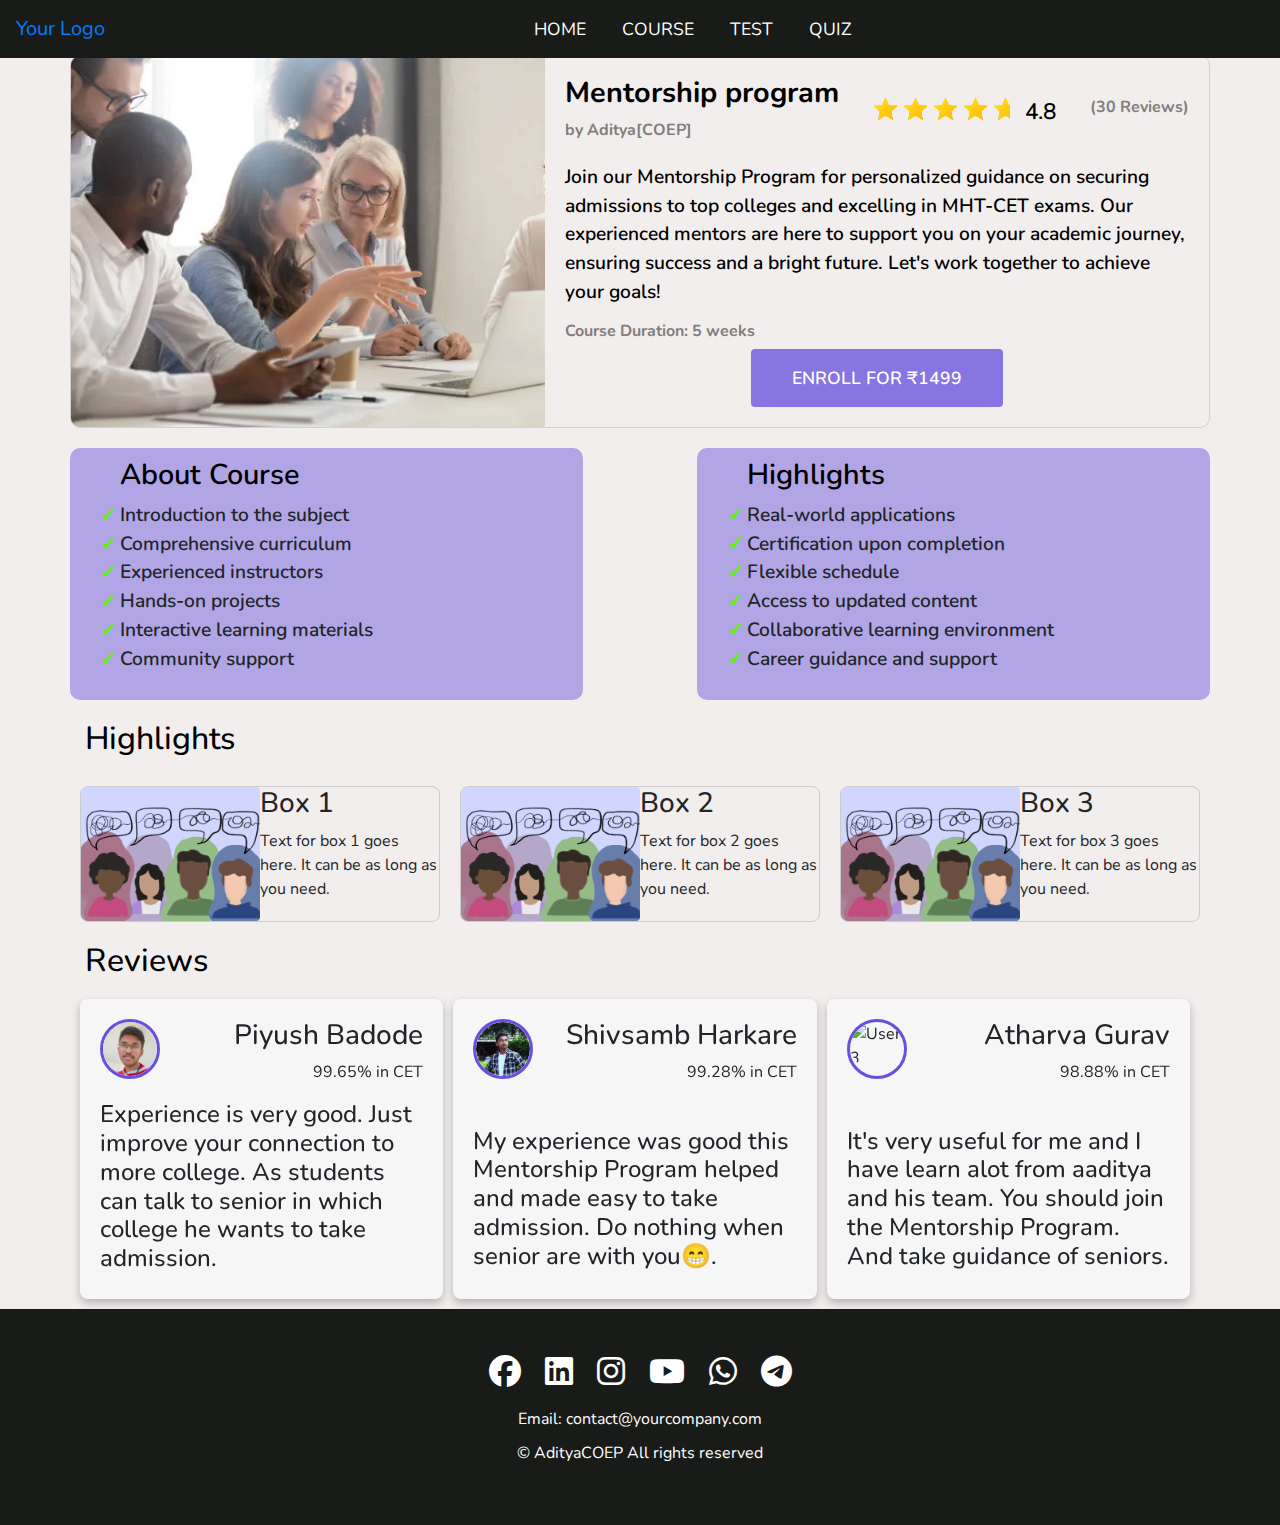
==== course.html @ 5f7584aa "first commit" ====
<!DOCTYPE html>
<html lang="en">

<head>
    <meta charset="UTF-8">
    <meta name="viewport" content="width=device-width, initial-scale=1, shrink-to-fit=no">
    <link rel="stylesheet" href="https://stackpath.bootstrapcdn.com/bootstrap/4.5.2/css/bootstrap.min.css">
    <link rel="stylesheet" href="Course_style.css">
    <link rel="preconnect" href="https://fonts.googleapis.com">
    <link rel="preconnect" href="https://fonts.gstatic.com" crossorigin>
    <link href="https://fonts.googleapis.com/css2?family=Nunito:wght@300&display=swap" rel="stylesheet">
    <link rel="stylesheet" href="https://cdnjs.cloudflare.com/ajax/libs/font-awesome/6.4.0/css/all.min.css" />
    <link rel="stylesheet" href="https://cdnjs.cloudflare.com/ajax/libs/font-awesome/6.4.0/css/all.min.css"
        integrity="sha512-iecdLmaskl7CVkqkXNQ/ZH/XLlvWZOJyj7Yy7tcenmpD1ypASozpmT/E0iPtmFIB46ZmdtAc9eNBvH0H/ZpiBw=="
        crossorigin="anonymous" referrerpolicy="no-referrer" />
    <link rel="preconnect" href="https://fonts.googleapis.com" />
    <link rel="preconnect" href="https://fonts.gstatic.com" crossorigin />
    <link href="https://fonts.googleapis.com/css2?family=Poppins:wght@400;500;600&display=swap" rel="stylesheet" />
    <link rel="stylesheet" href="https://stackpath.bootstrapcdn.com/bootstrap/4.5.2/css/bootstrap.min.css"
        integrity="sha384-B4gt1jrGC7Jh4AgTPSdUtOBvfO8sh+Wyov70u/7suZ6ZlC6aa7uuG5P6s3e1fD" crossorigin="anonymous">
    <link rel="stylesheet" href="https://cdnjs.cloudflare.com/ajax/libs/font-awesome/5.15.1/css/all.min.css"
        integrity="sha384-mQ93GR66B00ZXjt0YO5KlohRA5SY98iN+e0WCv1N+IbbVcF+2a6aEkI2t8daBl7" crossorigin="anonymous">
    <title>Course</title>
</head>

<body>
    <div class="container-fluid" id="body">
        <!-- Navbar -->
        <header>
            <nav class="navbar navbar-expand-lg bg-body-tertiary fixed-top">
                <a class="navbar-brand" href="#">Your Logo</a>

                <button class="navbar-toggler x-md-3" type="button" data-toggle="collapse" data-target="#navbarNav"
                    aria-controls="navbarNav" aria-expanded="false" aria-label="Toggle navigation">
                    <i class="fa-solid fa-bars" style="color: white;"></i>
                </button>
                <div class="collapse navbar-collapse" id="navbarNav">
                    <ul class="navbar-nav mx-auto">
                        <li class="nav-item">
                            <a class="nav-link" href="index.html">HOME</a>
                        </li>
                        <li class="nav-item">
                            <a class="nav-link" href="#">COURSE</a>
                        </li>
                        <li class="nav-item">
                            <a class="nav-link" href="#">TEST</a>
                        </li>
                        <li class="nav-item">
                            <a class="nav-link" href="quiz.html">QUIZ</a>
                        </li>
                        <!-- <li class="nav-item">
                            <a class="nav-link" href="#">PORTFOLIO</a>
                        </li> -->
                    </ul>
                    <!-- <div class="btn-group" role="group">
                <button type="button" class="btn" style="width: 100px;" id="navbtns"><span class="nav-span">LOGIN</span></button>
            </div> -->
                </div>
            </nav>
        </header>

        <!-- Page Content -->
        <div class="container">
            <div class="course">
                <div
                    style="display: flex; flex-direction: column; justify-content: center; align-items: center; gap: 20px;">
                    <div class="card">
                        <div class="row no-gutters">
                            <div class="col-md-5">
                                <img src="Images/Mentor.webp" class="card-img" alt="img1">
                            </div>
                            <div class="col-md-7">
                                <div class="card-body">
                                    <div class="card-body-head">
                                        <div>
                                            <h3 class="card-title">Mentorship program</h3>
                                            <h6 style="color: #837D7D; font-weight: bold;">by Aditya[COEP]</h6>
                                        </div>
                                        <div class="course-rating">
                                            <img src="Images/icons8-star.gif" alt="rating" class="course-logo">
                                            <img src="Images/icons8-star.gif" alt="rating" class="course-logo">
                                            <img src="Images/icons8-star.gif" alt="rating" class="course-logo">
                                            <img src="Images/icons8-star.gif" alt="rating" class="course-logo">
                                            <div class="half-star-container">
                                                <img src="Images/icons8-star.gif" alt="rating" class="course-logo">
                                            </div>
                                            <span
                                                style="font-size: 1.4rem; font-weight: 600; color: rgb(0, 0, 0); margin-left: 10px;">4.8</span>
                                        </div>
                                        <h6 style="color: #837D7D; font-weight: bold;">(30 Reviews)</h6>
                                    </div>

                                    <p class="card-text">Join our Mentorship Program for personalized guidance on
                                        securing
                                        admissions to top colleges and excelling in MHT-CET exams. Our experienced
                                        mentors
                                        are here to support you on your academic journey, ensuring success and a bright
                                        future. Let's work together to achieve your goals!</p>
                                    <div class="course-info">

                                        <h6 style="color: #837D7D; font-weight: bold;">Course Duration: 5 weeks</h5>
                                    </div>
                                    <div id="enroll-button-desktop">
                                        <button class="btn" id="coursebtn"><span class="nav-span">ENROLL FOR
                                                ₹1499</span></button>
                                    </div>
                                </div>
                            </div>
                        </div>
                    </div>
                </div>
            </div>
            <div class="container-fluid" id="course-container">
                <div class="course-section">
                    <h2>About Course</h2>
                    <ul class="checklist">
                        <li>Introduction to the subject</li>
                        <li>Comprehensive curriculum</li>
                        <li>Experienced instructors</li>
                        <li>Hands-on projects</li>
                        <li>Interactive learning materials</li>
                        <li>Community support</li>
                    </ul>
                </div>
                <div class="course-section">
                    <h2>Highlights</h2>
                    <ul class="checklist">
                        <li>Real-world applications</li>
                        <li>Certification upon completion</li>
                        <li>Flexible schedule</li>
                        <li>Access to updated content</li>
                        <li>Collaborative learning environment</li>
                        <li>Career guidance and support</li>
                    </ul>
                </div>
            </div>
            <div class="container-fluid">
                <h2>Highlights</h2>
            </div>
            <div class="container-fluid" id="highlights-container">
                <div class="box mx-auto">
                    <div>
                        <img src="Images/counseling.png" alt="Image 1">
                    </div>
                    <div>
                        <h3>Box 1</h3>
                        <p>Text for box 1 goes here. It can be as long as you need.</p>
                    </div>
                </div>

                <div class="box mx-auto">
                    <div>
                        <img src="Images/counseling.png" alt="Image 2">
                    </div>
                    <div>
                        <h3>Box 2</h3>
                        <p>Text for box 2 goes here. It can be as long as you need.</p>
                    </div>
                </div>

                <div class="box mx-auto">
                    <div>
                        <img src="Images/counseling.png" alt="Image 3">
                    </div>
                    <div>
                        <h3>Box 3</h3>
                        <p>Text for box 3 goes here. It can be as long as you need.</p>
                    </div>
                </div>
            </div>
            <!-- carousel  -->
            <div class="container-fluid">
                <h2>Reviews</h2>
            </div>

            <div class="container-fluid" id="carousel-container">
                <div class="carousel-item">
                    <div class="carousel-top">
                        <div class="circle">
                            <img src="Images/Piyush.webp" alt="User 1">
                        </div>
                        <div style="text-align: right;">
                            <h3>Piyush Badode</h3>
                            <p>99.65% in CET</p>
                        </div>
                    </div>
                    <h4>Experience is very good. Just improve your connection to more college. As students can talk to
                        senior in which college he wants to take admission.</h4>
                </div>

                <div class="carousel-item">
                    <div class="carousel-top">
                        <div class="circle">
                            <img src="Images/Shivsambh.webp" alt="User 2">
                        </div>
                        <div style="text-align: right;">
                            <h3>Shivsamb Harkare</h3>
                            <p>99.28% in CET</p>
                        </div>
                    </div>
                    <h4>My experience was good this Mentorship Program helped and made easy to take admission. Do
                        nothing
                        when senior are with you😁.</h4>
                </div>

                <div class="carousel-item">
                    <div class="carousel-top">
                        <div class="circle">
                            <img src="Images/Atharva.webp" alt="User 3">
                        </div>
                        <div style="text-align: right;">
                            <h3>Atharva Gurav</h3>
                            <p>98.88% in CET</p>
                        </div>
                    </div>
                    <h4>It's very useful for me and I have learn alot from aaditya and his team. You should join the
                        Mentorship Program. And take guidance of seniors.</h4>
                </div>
            </div>


        </div>
        <footer class="container-fluid footer">
            <div class="container center-content">
                <div class="row">
                    <div class="col-lg-12">
                        <div class="social-icons">
                            <a href="https://www.facebook.com/profile.php?id=61554103316398&mibextid=LQQJ4d" target="_blank" title="Facebook"><i class="fab fa-facebook"></i></a>
                            <a href="https://www.linkedin.com/in/aaditya-dahale-aa926b252?utm_source=share&utm_campaign=share_via&utm_content=profile&utm_medium=ios_app" target="_blank" title="LinkedIn"><i class="fab fa-linkedin"></i></a>
                            <a href="https://www.instagram.com/elite.counselling/" target="_blank" title="Instagram" class="instagram"><i
                                    class="fab fa-instagram"></i></a>
                            <a href="https://www.youtube.com/@AadityaCOEP" target="_blank" title="YouTube"><i class="fab fa-youtube"></i></a>
                            <a href="https://chat.whatsapp.com/IPEmUwQGaae5OGUymZU0qI" target="_blank" title="WhatsApp"><i
                                    class="fab fa-whatsapp"></i></a>
                            <a href="https://t.me/Elite_AadityaCOEP" target="_blank" title="Telegram"><i
                                    class="fab fa-telegram"></i></a>
                            <!-- Add more social media icons as needed -->
                        </div>
                    </div>
                </div>
                <div class="row">
                    <div class="col-lg-12">
                        <p>Email: contact@yourcompany.com</p>
                    </div>
                </div>
                <div class="row" style="padding: 10px 0px 40px 0;">
                    <div class="col-lg-12">
                        <p>&copy; AdityaCOEP All rights reserved</p>
                    </div>
                </div>
            </div>
        </footer>
        <!-- Bottom Bar -->
        <div class="bottom-navbar">
            <div class="left-text" style="height: 45px;">
                <h5 style="font-weight: 600; color: #684fe2; margin-bottom: 0px; -webkit-text-stroke: .01px black;">
                    ₹1499</h5>
                <p style="color: black;">25% discount till 30 Nov</p>
            </div>
            <button class="btn" id="enroll-button"><span class="nav-span">ENROLL</span></button>
        </div>
    </div>



    <script src="https://cdn.jsdelivr.net/npm/bootstrap@5.3.2/dist/js/bootstrap.bundle.min.js"
        integrity="sha384-C6RzsynM9kWDrMNeT87bh95OGNyZPhcTNXj1NW7RuBCsyN/o0jlpcV8Qyq46cDfL"
        crossorigin="anonymous"></script>
    <script src="https://cdn.jsdelivr.net/npm/@popperjs/core@2.11.8/dist/umd/popper.min.js"
        integrity="sha384-I7E8VVD/ismYTF4hNIPjVp/Zjvgyol6VFvRkX/vR+Vc4jQkC+hVqc2pM8ODewa9r"
        crossorigin="anonymous"></script>
    <script src="https://cdn.jsdelivr.net/npm/bootstrap@5.3.2/dist/js/bootstrap.min.js"
        integrity="sha384-BBtl+eGJRgqQAUMxJ7pMwbEyER4l1g+O15P+16Ep7Q9Q+zqX6gSbd85u4mG4QzX+"
        crossorigin="anonymous"></script>
    <script src="https://code.jquery.com/jquery-3.5.1.slim.min.js"></script>
    <script src="https://cdn.jsdelivr.net/npm/@popperjs/core@2.5.2/dist/umd/popper.min.js"></script>
    <script src="https://stackpath.bootstrapcdn.com/bootstrap/4.5.2/js/bootstrap.min.js"></script>
    <script src="https://cdn.jsdelivr.net/npm/bootstrap@5.3.2/dist/js/bootstrap.bundle.min.js"
        integrity="sha384-C6RzsynM9kWDrMNeT87bh95OGNyZPhcTNXj1NW7RuBCsyN/o0jlpcV8Qyq46cDfL"
        crossorigin="anonymous"></script>
</body>


</html>
---- Course_style.css ----
* {
    font-family: 'Nunito', sans-serif;
}

#body {
    display: flex;
    flex-direction: column;
    align-items: center;
    box-sizing: border-box;
    padding: 45px 0px 0px 0px;
    overflow-x: hidden;
    background-color: #F3EEEE;
    justify-content: center;
}

.navbar-nav {
    display: flex;
    flex-direction: row;
    align-items: center;
    justify-content: space-between;
    gap: 20px;

}

.navbar {
    background-color: #191B18;
}

.navbar-nav a {
    position: relative;
    text-decoration: none;
    font-size: 1.1rem;
}

.navbar-nav a::after {
    content: "";
    display: block;
    height: 2.5px;
    width: 0;
    background-color: #8775E1;
    position: absolute;
    bottom: 0;
    left: 0;
    transition: width 0.2s;
}

.navbar-nav a:hover::after,
.navbar-nav a.active::after {
    width: 100%;
}

.navbar-nav .nav-link {
    color: white !important;
    /* Set default text color */
    transition: color 0.3s ease;
    /* Add transition for smooth color change */
}

.navbar-nav .nav-link:hover,
.navbar-nav .nav-item.active .nav-link {
    color: #8775E1 !important;
    /* Set the color you want on hover or when the link is active */
}

.navbar-toggler:focus,
.navbar-toggler:active {
    outline: none !important;
    box-shadow: none !important;
}

.btn:focus,
.btn:active {
    outline: none !important;
    box-shadow: none !important;
}

#navbtns {
    border-color: transparent !important;
    height: 35px;
    display: flex;
    align-items: center;
    justify-content: center;
    color: white;
    background-color: #8775E1;
    transition: background-color 0.3s ease;
}

#navbtns:active,
#navbtns:hover {
    background-color: #684fe2;
}

.nav-span {
    font-size: 1.1rem;
    font-weight: 600;
}

.container {
    padding: 0;
    margin: 0;
    justify-content: center;
    display: flex;
    flex-direction: column;
    align-items: center;
}

.course {
    margin-top: 10px;
    display: flex;
    justify-content: center;
}

.card {
    background-color: transparent;
    color: white;
    overflow: hidden;
    border-radius: 10px;
    /* box-shadow: 0 4px 8px rgba(0, 0, 0, 0.1); */
}

.card-img {
    height: 100%;
    object-fit: cover;
}

.card-body {
    padding: 20px;
}
.card-body-head{
    display: flex; 
    justify-content: space-between; 
    align-items: center;
}

.card-title {
    color: black;
    font-size: 1.8rem;
    font-weight: bold;
    margin-bottom: 10px;
}

.card-text {
    margin-top: 15px;
    color: black;
    font-size: 1.2rem;
    line-height: 1.5;
    font-weight: 600;
    margin-bottom: 15px;
}

.course-info {
    color: black;
    display: flex;
    flex-direction: column;
    gap: 10px;
}

.course-rating {
    display: flex;
    align-items: center;
    gap: 5px;
}

.course-logo {
    max-width: 25px;
    max-height: 25px;
    object-fit: cover;
    margin-bottom: 7px;
}

.half-star-container {
    display: flex;
    align-items: center;
    overflow: hidden;
    width: 17px;
    /* Half of the original width */
    height: 35px;
    /* Adjust the height as needed */
}

#enroll-button-desktop {
    display: flex;
    align-items: baseline;
    justify-content: center;
    flex-wrap: wrap;
}

#coursebtn {
    border-color: transparent !important;
    display: flex;
    padding: 15px 40px 15px 40px;
    align-items: center;
    justify-content: center;
    color: white;
    background-color: #8775E1;
    transition: background-color 0.3s ease;
}

#coursebtn:active,
#coursebtn:hover {
    background-color: #684fe2;
}


#course-container {
    display: flex;
    flex-wrap: wrap;
    /* Allow items to wrap to the next line on smaller screens */
    justify-content: space-between;
    padding: 20px 0px 20px 0px;
}

#course-container h2 {
    font-weight: 600;
    font-size: 1.8rem;
    color: black;
}

#course-container li {
    font-size: 1.2rem;
    font-weight: 600;
}

.course-section {
    /* background-color: #E9BEE9; */
    background-color: rgba(135, 117, 225, 0.60);
    padding: 10px 50px 10px 50px;
    width: 100%;
    /* Full width on small screens */
    border-radius: 10px;
}

@media (min-width: 768px) {

    /* Apply styles only for screens 768px and above */
    .course-section {
        width: 45%;
    }
}

h2 {
    color: black;
}

.checklist {
    list-style-type: none;
    padding: 0;
}

.checklist li::before {
    content: '\2713';
    color: #5df400;
    /* Checkmark color */
    display: inline-block;
    font-weight: bolder;
    width: 1em;
    margin-left: -1em;
}

#highlights-container {
    display: flex;
    flex-wrap: wrap;
    /* Allow items to wrap to the next line on smaller screens */
    justify-content: space-between;
    padding: 20px 0px 20px 0px;
}

.box {
    box-sizing: border-box;
    width: 100%;
    max-width: 400px;
    border: 1px solid #ccc;
    border-radius: 8px;
    overflow: hidden;
    display: flex;
}

.box>div {
    flex: 1;
}

.box img {
    max-width: 100%;
    height: auto;
    display: block;
    border-radius: 4px;
}

@media (min-width: 768px) {
    .box {
        width: calc(33.33% - 20px);
    }
}

.container-fluid {
    text-align: left;
}

#carousel-container {
    margin: 0;
    padding: 10px;
    display: flex;
    overflow-x: scroll;
}

.carousel-item {
    box-sizing: border-box;
    display: flex;
    flex-direction: column;
    justify-content: space-between;
    min-width: 100%;
    height: 300px;
    padding: 20px;
    background-color: #f6f6f6;
    border-radius: 8px;
    text-align: left;
    margin-right: 10px;
    filter: drop-shadow(0px 4px 4px rgba(0, 0, 0, 0.25));
}

.carousel-top {
    display: flex;
    justify-content: space-between;
}

.circle {
    width: 60px;
    height: 60px;
    border-radius: 50%;
    border: 3px solid #684fe2;
    overflow: hidden;
}

.circle img {
    width: 100%;
    height: 100%;
    object-fit: cover;
    border-radius: 50%;
}

@media (min-width: 768px) {
    #carousel-container {
        overflow-x: hidden;
    }

    .carousel-item {
        min-width: 30%;
    }
}

/* Container for contact information */
.contact-container {
    max-width: 600px;
    margin: 0 auto;
    padding: 20px;
    /* border: 1px solid #ccc; */
    border-radius: 10px;
    /* box-shadow: 0 0 10px rgba(0, 0, 0, 0.1); */
    text-align: center;
}

/* Email link style */
.email-link {
    display: block;
    margin-top: 10px;
    font-size: 16px;
    color: #3498db;
    text-decoration: none;
}

/* Social media icons */
.social-icons {
    margin-top: 20px;
}

.social-icons img {
    width: 50px;
    /* Adjust the size as needed */
    height: 50px;
    margin: 0 10px;
}

/* bottom bar  */

.bottom-navbar {
    display: none;
    /* Initially hide the navigation bar */
}

.left-text {
    margin-left: 10px;
}

#enroll-button {
    border-color: transparent !important;
    height: 45px;
    width: 40%;
    display: flex;
    align-items: center;
    justify-content: center;
    color: white;
    background-color: #8775E1;
    transition: background-color 0.3s ease;
}

#enroll-button:active,
#enroll-button:hover {
    background-color: #684fe2;
}


@media (max-width: 768px) {
    body {
        padding-top: 0px;
    }

    .card {
        width: 100%;
    }

    #enroll-button-desktop {
        display: none;
    }

    .bottom-navbar {
        position: fixed;
        bottom: 0;
        width: 100%;
        background: rgba(135, 117, 225, 0.20);
        backdrop-filter: blur(5px);
        color: #fff;
        display: flex;
        justify-content: space-around;
        align-items: center;
        padding: 10px;
    }
    .card-body-head{
        display: flex;
        flex-direction: column;
        /* justify-content: space-between;  */
        align-items:start;
    }
}
.footer {
    display: flex;
    justify-content: center;
    background-color: #191B18;
    padding: 20px 0;
    text-align: center;
    color: white;
}
.footer p {
    margin-bottom: 0;
}
.social-icons {
    margin-bottom: 10px;
}
.social-icons a {
    font-size: 2rem;
    color: white;
    margin: 0 10px;
    transition: color 0.3s ease;
}
.social-icons .fa-facebook:hover {
    color: #4267B2;
}
.social-icons .fa-twitter:hover {
    color: #1DA1F2;
}
.social-icons .fa-linkedin:hover {
    color: #0A66C2;
}
.social-icons .fa-instagram:hover {
    font-size: 2rem;
    color: white;
    background: linear-gradient(45deg, #F09433 0%, #E6683C 25%, #DC2743 50%, #CC2366 75%, #BC1888 100%);
    -webkit-background-clip: text;
    color: transparent;
}
.social-icons .fa-youtube:hover {
    color: #FF0000;
}
.social-icons .fa-whatsapp:hover {
    color: #25D366;
}
.social-icons .fa-telegram:hover {
    color: #008888;
}
.center-content {
    display: flex;
    flex-direction: column;
    align-items: center;
    justify-content: center;
}
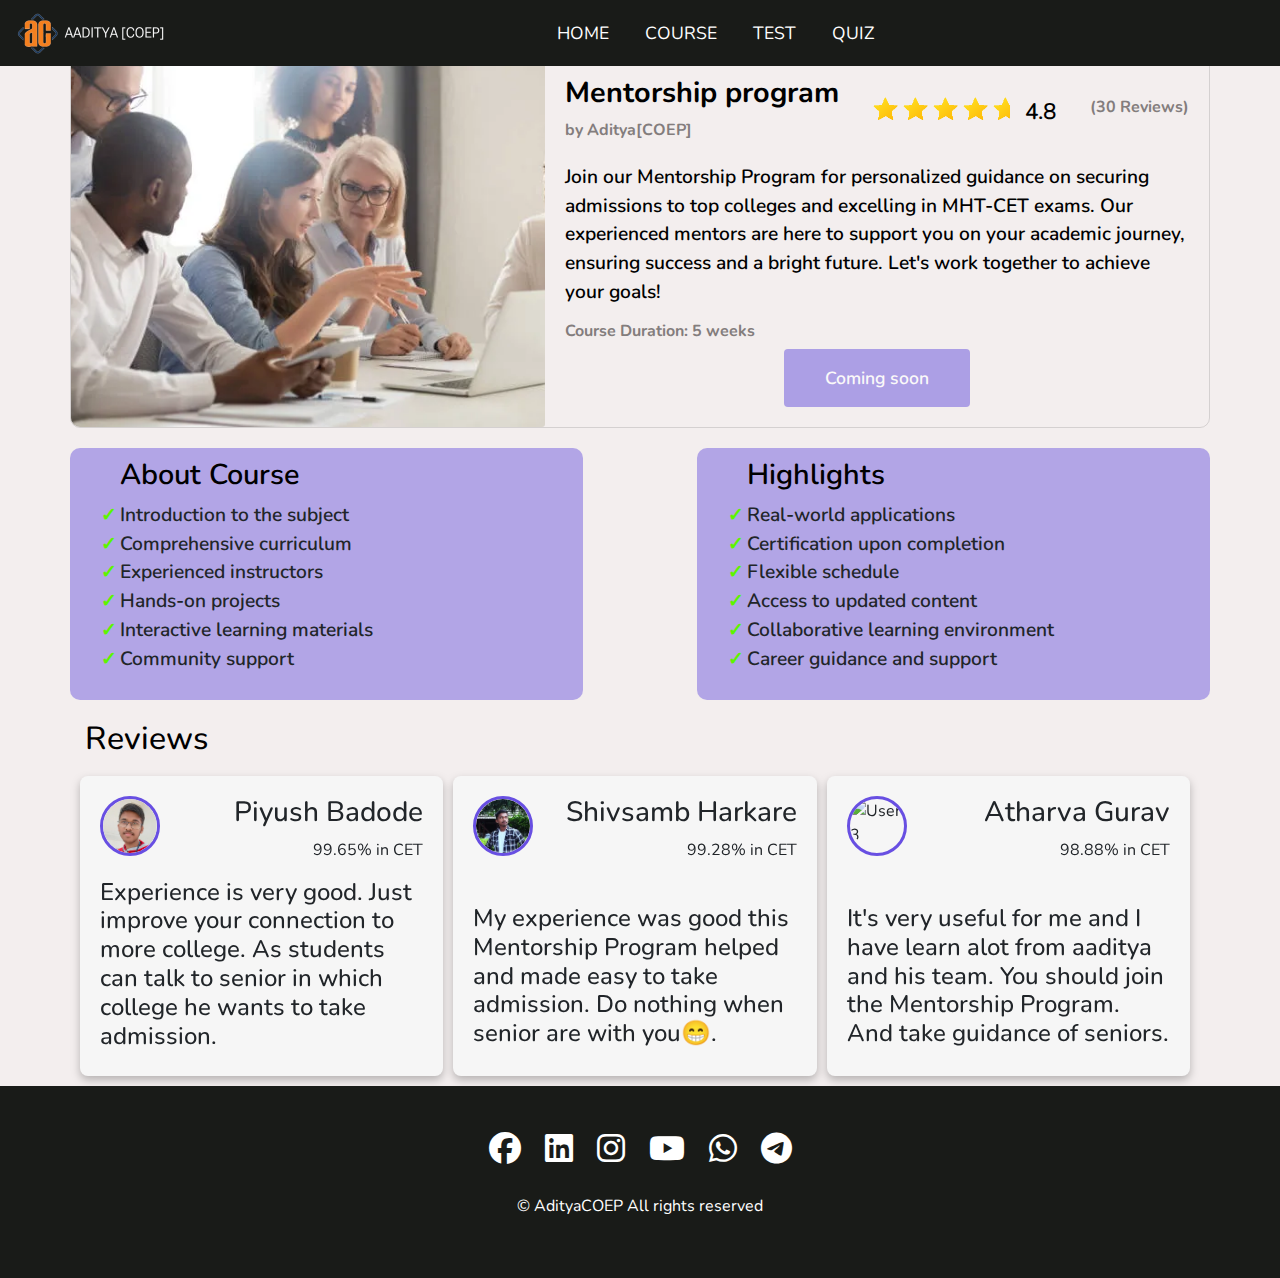
==== commit 6bd4d666: "Updated All files and Photos with structured manner." ====
--- a/course.html
+++ b/course.html
@@ -1,6 +1,5 @@
 <!DOCTYPE html>
 <html lang="en">
-
 <head>
     <meta charset="UTF-8">
     <meta name="viewport" content="width=device-width, initial-scale=1, shrink-to-fit=no">
@@ -21,6 +20,9 @@
     <link rel="stylesheet" href="https://cdnjs.cloudflare.com/ajax/libs/font-awesome/5.15.1/css/all.min.css"
         integrity="sha384-mQ93GR66B00ZXjt0YO5KlohRA5SY98iN+e0WCv1N+IbbVcF+2a6aEkI2t8daBl7" crossorigin="anonymous">
     <title>Course</title>
+    <link rel="icon" href="Images/IMG_8160.PNG" type="image/x-icon">
+<link rel="shortcut icon" href="Images/IMG_8160.PNG" type="image/x-icon">
+
 </head>
 
 <body>
@@ -28,7 +30,9 @@
         <!-- Navbar -->
         <header>
             <nav class="navbar navbar-expand-lg bg-body-tertiary fixed-top">
-                <a class="navbar-brand" href="#">Your Logo</a>
+                <div style="display: flex; align-items: center;">
+                    <img src="Images/IMG_8175.PNG" height="50px" alt="logo">
+                </div>
 
                 <button class="navbar-toggler x-md-3" type="button" data-toggle="collapse" data-target="#navbarNav"
                     aria-controls="navbarNav" aria-expanded="false" aria-label="Toggle navigation">
@@ -43,7 +47,7 @@
                             <a class="nav-link" href="#">COURSE</a>
                         </li>
                         <li class="nav-item">
-                            <a class="nav-link" href="#">TEST</a>
+                            <a class="nav-link" href="test.html">TEST</a>
                         </li>
                         <li class="nav-item">
                             <a class="nav-link" href="quiz.html">QUIZ</a>
@@ -101,8 +105,8 @@
                                         <h6 style="color: #837D7D; font-weight: bold;">Course Duration: 5 weeks</h5>
                                     </div>
                                     <div id="enroll-button-desktop">
-                                        <button class="btn" id="coursebtn"><span class="nav-span">ENROLL FOR
-                                                ₹1499</span></button>
+                                        <!-- <button class="btn" id="coursebtn"><span class="nav-span">ENROLL FOR ₹1499</span></button> -->
+                                        <button class="btn disabled" id="coursebtn"><span class="nav-span">Coming soon</span></button>
                                     </div>
                                 </div>
                             </div>
@@ -134,7 +138,7 @@
                     </ul>
                 </div>
             </div>
-            <div class="container-fluid">
+            <!-- <div class="container-fluid">
                 <h2>Highlights</h2>
             </div>
             <div class="container-fluid" id="highlights-container">
@@ -167,7 +171,7 @@
                         <p>Text for box 3 goes here. It can be as long as you need.</p>
                     </div>
                 </div>
-            </div>
+            </div> -->
             <!-- carousel  -->
             <div class="container-fluid">
                 <h2>Reviews</h2>
@@ -206,7 +210,7 @@
                 <div class="carousel-item">
                     <div class="carousel-top">
                         <div class="circle">
-                            <img src="Images/Atharva.webp" alt="User 3">
+                            <img src="Images/Atharva.jpg" alt="User 3">
                         </div>
                         <div style="text-align: right;">
                             <h3>Atharva Gurav</h3>
@@ -238,11 +242,11 @@
                         </div>
                     </div>
                 </div>
-                <div class="row">
+                <!-- <div class="row">
                     <div class="col-lg-12">
                         <p>Email: contact@yourcompany.com</p>
                     </div>
-                </div>
+                </div> -->
                 <div class="row" style="padding: 10px 0px 40px 0;">
                     <div class="col-lg-12">
                         <p>&copy; AdityaCOEP All rights reserved</p>
@@ -251,14 +255,14 @@
             </div>
         </footer>
         <!-- Bottom Bar -->
-        <div class="bottom-navbar">
+        <!-- <div class="bottom-navbar">
             <div class="left-text" style="height: 45px;">
                 <h5 style="font-weight: 600; color: #684fe2; margin-bottom: 0px; -webkit-text-stroke: .01px black;">
                     ₹1499</h5>
                 <p style="color: black;">25% discount till 30 Nov</p>
             </div>
-            <button class="btn" id="enroll-button"><span class="nav-span">ENROLL</span></button>
-        </div>
+            <button class="btn disabled" id="enroll-button"><span class="nav-span">ENROLL</span></button>
+        </div> -->
     </div>
 
 
